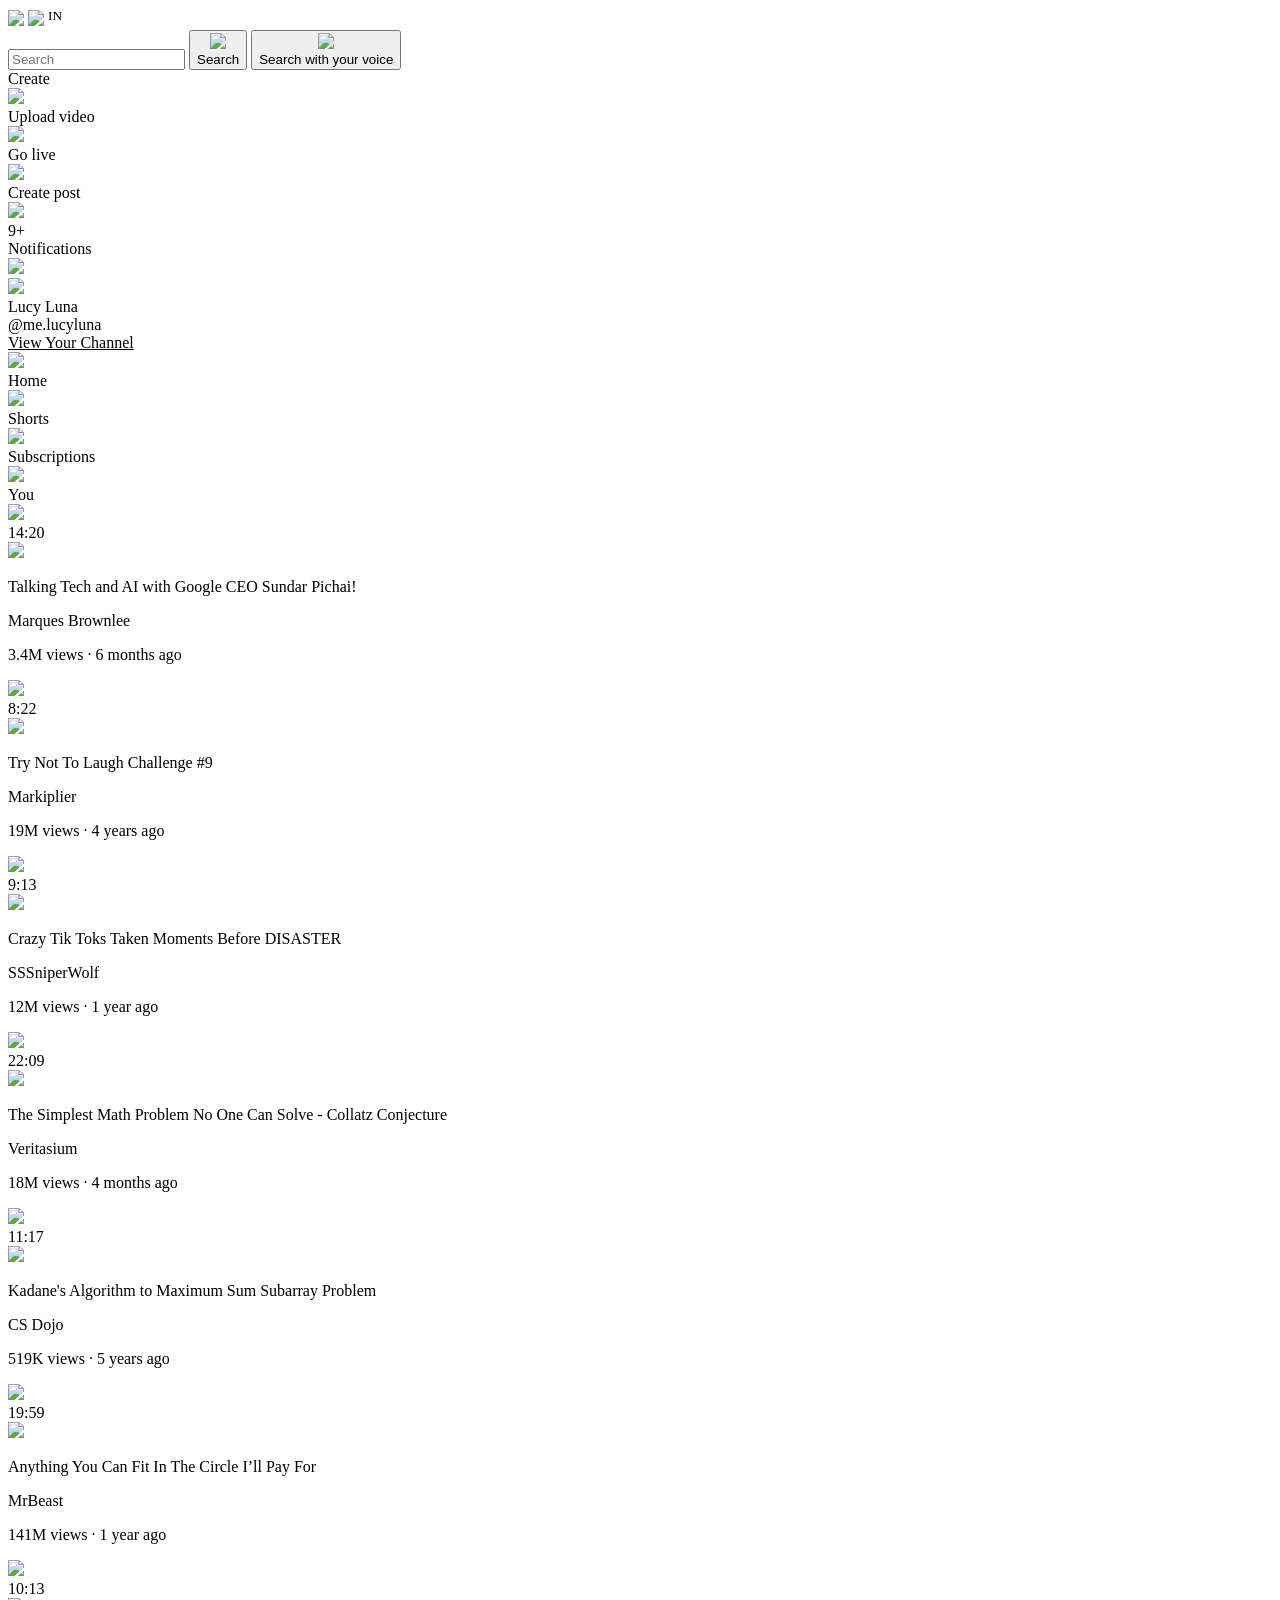
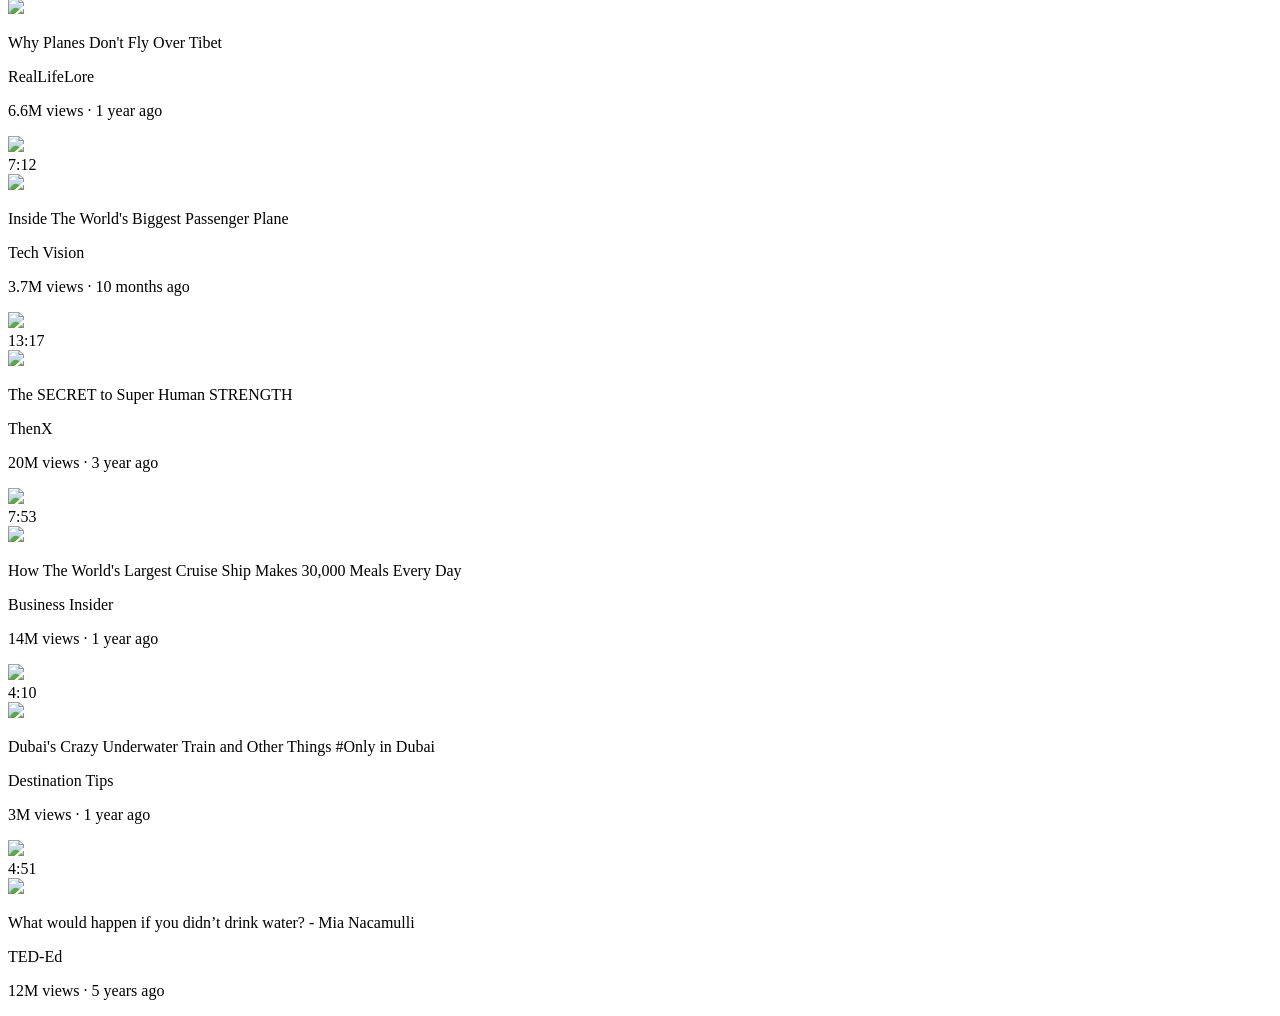
==== youtube.html @ 8f78bccf "Add files via upload" ====
<!DOCTYPE html>
<html lang="en">
<head>
    <meta charset="UTF-8">
    <meta name="viewport" content="width=device-width, initial-scale=1.0">
    <title>YouTube Clone</title>

<link rel="preconnect" href="https://fonts.googleapis.com">
<link rel="preconnect" href="https://fonts.gstatic.com" crossorigin>
<link href="https://fonts.googleapis.com/css2?family=Roboto:wght@400;500;700&display=swap" rel="stylesheet">

    <link rel="stylesheet" href="D:\html-css-course\Youtube\general.css">
    <link rel="stylesheet" href="D:\html-css-course\Youtube\header.css">
    <link rel="stylesheet" href="D:\html-css-course\Youtube\sidebar.css">
</head>
<body>
    <!--
    <div>
        <select>
            <option value="light">Lightmode</option>
            <option value="dark">Darkmode</option>
        </select>
    </div>
    -->
    <div class="header">
        <div class="left-section">
            <img class="hamburger-menu" src="D:\html-css-course\Youtube\Icons\hamburger-menu.svg">
            <img class="youtube-logo" src="D:\html-css-course\Youtube\Icons\youtube-logo.svg">
            <sup class="in">IN</sup>
        </div>
        <div class="middle-section">
            <input class="search-box" type="text" placeholder="Search">
            <button class="search-button"> 
                <img class="search-icon" src="D:\html-css-course\Youtube\Icons\search.svg">
                <div class="tooltip">Search</div>
            </button>
            <button class="voice-search-button">
                <img class="voice-search-icon" src="D:\html-css-course\Youtube\Icons\voice-search-icon.svg">
                <div class="tooltip">Search with your voice</div>
            </button>
        </div>

        <div class="right-section">
            <div class="create-button-container">
                <div class="create-button">
                    <div class="plus-icon"></div>
                    <div class="create-txt">Create</div>
                    <div class="create-button-tooltip">
                        <div class="option">
                            <img class="icon" src="D:\html-css-course\Youtube\Icons\create\uploadvideo-icon.png">
                            <div class="create-menu-opname">Upload video</div>
                        </div>
                        <div class="option">
                            <img class="icon" src="D:\html-css-course\Youtube\Icons\create\golive-icon.png">
                            <div class="create-menu-opname">Go live</div>
                        </div>
                        <div class="option">
                            <img class="icon" src="D:\html-css-course\Youtube\Icons\create\createpost-icon.png">
                            <div class="create-menu-opname">Create post</div>
                        </div>
                    </div>
                </div>
            </div>
            <!-- <div class="upload-button">
                 <img class="upload-icon" src="D:\html-css-course\Youtube\Icons\upload.svg">
                <div class="tooltip">Create</div> 
            </div>
            <div class="youtube-apps-button">
                <img class="youtube-apps-icon" src="D:\html-css-course\Youtube\Icons\youtube-apps.svg">
                <div class="tooltip">YouTube Apps</div>  
            </div> -->
            <div class="notifications-icon-container">
                <img class="notifications-icon" src="D:\html-css-course\Youtube\Icons\notifications.svg">
                <div class="notifications-count">9+</div>
                <div class="tooltip">Notifications</div>
            </div>
            <div class="current-user-profile">
                <img class="current-user-picture" src="D:\html-css-course\Youtube\profile pictures\lucyluna.jpg">
                <div class="user-profile">
                    <div>
                        <img class="user-mini-profile" src="D:\html-css-course\Youtube\profile pictures\lucyluna.jpg">
                    </div>
                    <div>
                        <div class="p-name">Lucy Luna</div>
                        <div class="p-un">@me.lucyluna</div>
                        <div class="p-txt"><u>View Your Channel</u></div>
                    </div>
                </div>
            </div>
        </div>
    </div>

    <nav class="sidebar">
        <div class="sidebar-link">
            <img class="home" src="D:\html-css-course\Youtube\Icons\home.svg">
            <div>Home</div>
        </div>
       
        <div class="sidebar-link">
            <img class="shorts" src="D:\html-css-course\Youtube\Icons\shorts-icon.png">
            <div>Shorts</div>
        </div>
        
        <div class="sidebar-link">
            <img class="subscriptions" src="D:\html-css-course\Youtube\Icons\subscriptions.svg">
            <div>Subscriptions</div>
        </div>
        <!--
            <div class="sidebar-link">
                <img class="explore" src="D:\html-css-course\Youtube\Icons\explore.svg">            
                <div>Explore</div>
            </div>
            <div class="sidebar-link">
                <img class="originals" src="D:\html-css-course\Youtube\Icons\originals.svg">
                <div>Originals</div>
            </div>
            <div class="sidebar-link">
                <img class="youtube-music" src="D:\html-css-course\Youtube\Icons\youtube-music.svg">
                <div>YouTube Music</div>
            </div>
            <div class="sidebar-link">
                <img class="library" src="D:\html-css-course\Youtube\Icons\library.svg">
                <div>Library</div>
            </div>
        -->
        <div class="sidebar-link">
            <img class="You" src="D:\html-css-course\Youtube\Icons\user-icon.png">
            <div>You</div>
        </div>
    </nav>

    <div class="video-grid">
        <div class="video-preview">
            <div class="thumbnail-row">
                <img class="thumbnail" src="D:\html-css-course\Youtube\thumbnails\thumbnail-1.webp">
                <div class="video-time">14:20</div>
            </div>
            <div class="video-info-grid">
                <div class="channel-picture">
                    <img class="profile-picture" src="D:\html-css-course\Youtube\profile pictures\channel-1.jpeg">
                </div>
                <div class="video-info">
                    <p class="video-title">
                        Talking Tech and AI with Google CEO Sundar Pichai!
                    </p>
                    <p class="video-author">
                        Marques Brownlee
                    </p>
                    <p class="video-stats">
                        3.4M views &#183; 6 months ago
                    </p>    
                </div>
            </div>
        </div>
    
        <div class="video-preview">
            <div class="thumbnail-row">
                <img class="thumbnail" src="D:\html-css-course\Youtube\thumbnails\thumbnail-2.webp">
                <div class="video-time">8:22</div>
            </div>
            <div class="video-info-grid">
                <div class="channel-picture">
                    <img class="profile-picture" src="D:\html-css-course\Youtube\profile pictures\channel-2.jpeg">
                </div>
                <div class="video-info">
                    <p class="video-title">
                        Try Not To Laugh Challenge #9                    
                    <p class="video-author">
                        Markiplier
                    </p>
                    <p class="video-stats">
                        19M views &#183; 4 years ago
                    </p>    
                </div>
            </div>
        </div>
    
        <div class="video-preview">
            <div class="thumbnail-row">
                <img class="thumbnail" src="D:\html-css-course\Youtube\thumbnails\thumbnail-3.webp">
                <div class="video-time">9:13</div>
            </div>
            <div class="video-info-grid">
                <div class="channel-picture">
                    <img class="profile-picture" src="D:\html-css-course\Youtube\profile pictures\channel-3.jpeg">
                </div>
                <div class="video-info">
                    <p class="video-title">
                        Crazy Tik Toks Taken Moments Before DISASTER
                    </p>
                    <p class="video-author">
                        SSSniperWolf
                    </p>
                    <p class="video-stats">
                        12M views &#183; 1 year ago
                    </p>    
                </div>
            </div>
        </div>
    
        <div class="video-preview">
            <div class="thumbnail-row">
                <img class="thumbnail" src="D:\html-css-course\Youtube\thumbnails\thumbnail-4.webp">
                <div class="video-time">22:09</div>
            </div>
            <div class="video-info-grid">
                <div class="channel-picture">
                    <img class="profile-picture" src="D:\html-css-course\Youtube\profile pictures\channel-4.jpeg">
                </div>
                <div class="video-info">
                    <p class="video-title">
                        The Simplest Math Problem No One Can Solve - Collatz Conjecture                        
                    <p class="video-author">
                        Veritasium
                    </p>
                    <p class="video-stats">
                        18M views &#183; 4 months ago
                    </p>    
                </div>
            </div>
        </div>
    
        <div class="video-preview">
            <div class="thumbnail-row">
                <img class="thumbnail" src="D:\html-css-course\Youtube\thumbnails\thumbnail-5.webp">
                <div class="video-time">11:17</div>
            </div>
            <div class="video-info-grid">
                <div class="channel-picture">
                    <img class="profile-picture" src="D:\html-css-course\Youtube\profile pictures\channel-5.jpeg">
                </div>
                <div class="video-info">
                    <p class="video-title">
                        Kadane's Algorithm to Maximum Sum Subarray Problem                        
                    <p class="video-author">
                        CS Dojo
                    </p>
                    <p class="video-stats">
                        519K views &#183; 5 years ago                    </p>
                    </p>    
                </div>
            </div>
        </div>
    
        <div class="video-preview">
            <div class="thumbnail-row">
                <img class="thumbnail" src="D:\html-css-course\Youtube\thumbnails\thumbnail-6.webp">
                <div class="video-time">19:59</div>
            </div>
            <div class="video-info-grid">
                <div class="channel-picture">
                    <img class="profile-picture" src="D:\html-css-course\Youtube\profile pictures\channel-6.jpeg">
                </div>
                <div class="video-info">
                    <p class="video-title">
                        Anything You Can Fit In The Circle I’ll Pay For
                    <p class="video-author">
                        MrBeast
                    </p>
                    <p class="video-stats">
                        141M views &#183; 1 year ago
                    </p>    
                </div>
            </div>
        </div>
        
        <div class="video-preview">
            <div class="thumbnail-row">
                <img class="thumbnail" src="D:\html-css-course\Youtube\thumbnails\thumbnail-7.webp">
                <div class="video-time">10:13</div>
            </div>
            <div class="video-info-grid">
                <div class="channel-picture">
                    <img class="profile-picture" src="D:\html-css-course\Youtube\profile pictures\channel-7.jpeg">
                </div>
                <div class="video-info">
                    <p class="video-title">
                        Why Planes Don't Fly Over Tibet                        
                    <p class="video-author">
                        RealLifeLore
                    </p>
                    <p class="video-stats">
                        6.6M views &#183; 1 year ago
                    </p>    
                </div>
            </div>
        </div>
    
        <div class="video-preview">
            <div class="thumbnail-row">
                <img class="thumbnail" src="D:\html-css-course\Youtube\thumbnails\thumbnail-8.webp">
                <div class="video-time">7:12</div>
            </div>
            <div class="video-info-grid">
                <div class="channel-picture">
                    <img class="profile-picture" src="D:\html-css-course\Youtube\profile pictures\channel-8.jpeg">
                </div>
                <div class="video-info">
                    <p class="video-title">
                        Inside The World's Biggest Passenger Plane                        
                    </p>
                    <p class="video-author">
                        Tech Vision
                    </p>
                    <p class="video-stats">
                        3.7M views &#183; 10 months ago                    
                    </p>    
                </div>
            </div>
        </div>
    
        <div class="video-preview">
            <div class="thumbnail-row">
                <img class="thumbnail" src="D:\html-css-course\Youtube\thumbnails\thumbnail-9.webp">
                <div class="video-time">13:17</div>
            </div>
            <div class="video-info-grid">
                <div class="channel-picture">
                    <img class="profile-picture" src="D:\html-css-course\Youtube\profile pictures\channel-9.jpeg">
                </div>
                <div class="video-info">
                    <p class="video-title">
                        The SECRET to Super Human STRENGTH                        
                    <p class="video-author">
                        ThenX
                    </p>
                    <p class="video-stats">
                        20M views &#183; 3 year ago
                    </p>    
                </div>
            </div>
        </div>

        <div class="video-preview">
            <div class="thumbnail-row">
                <img class="thumbnail" src="D:\html-css-course\Youtube\thumbnails\thumbnail-11.webp">
                <div class="video-time">7:53</div>
            </div>
            <div class="video-info-grid">
                <div class="channel-picture">
                    <img class="profile-picture" src="D:\html-css-course\Youtube\profile pictures\channel-11.jpeg">
                </div>
                <div class="video-info">
                    <p class="video-title">
                        How The World's Largest Cruise Ship Makes 30,000 Meals Every Day                        
                    </p>
                    <p class="video-author">
                        Business Insider
                    </p>
                    <p class="video-stats">
                        14M views &#183; 1 year ago                    
                    </p>    
                </div>
            </div>
        </div>

        <div class="video-preview">
            <div class="thumbnail-row">
                <img class="thumbnail" src="D:\html-css-course\Youtube\thumbnails\thumbnail-12.webp">
                <div class="video-time">4:10</div>
            </div>
            <div class="video-info-grid">
                <div class="channel-picture">
                    <img class="profile-picture" src="D:\html-css-course\Youtube\profile pictures\channel-12.jpeg">
                </div>
                <div class="video-info">
                    <p class="video-title">
                        Dubai's Crazy Underwater Train and Other Things #Only in Dubai                        
                    <p class="video-author">
                        Destination Tips
                    </p>
                    <p class="video-stats">
                        3M views &#183; 1 year ago
                    </p>    
                </div>
            </div>
        </div>

        <div class="video-preview">
            <div class="thumbnail-row">
                <img class="thumbnail" src="D:\html-css-course\Youtube\thumbnails\thumbnail-10.webp">
                <div class="video-time">4:51</div>
            </div>
            <div class="video-info-grid">
                <div class="channel-picture">
                    <img class="profile-picture" src="D:\html-css-course\Youtube\profile pictures\channel-10.jpeg">
                </div>
                <div class="video-info">
                    <p class="video-title">
                        What would happen if you didn’t drink water? - Mia Nacamulli                        
                    <p class="video-author">
                        TED-Ed
                    </p>
                    <p class="video-stats">
                        12M views &#183; 5 years ago
                    </p>    
                </div>
            </div>
        </div>
    </div>
</body>
</html>
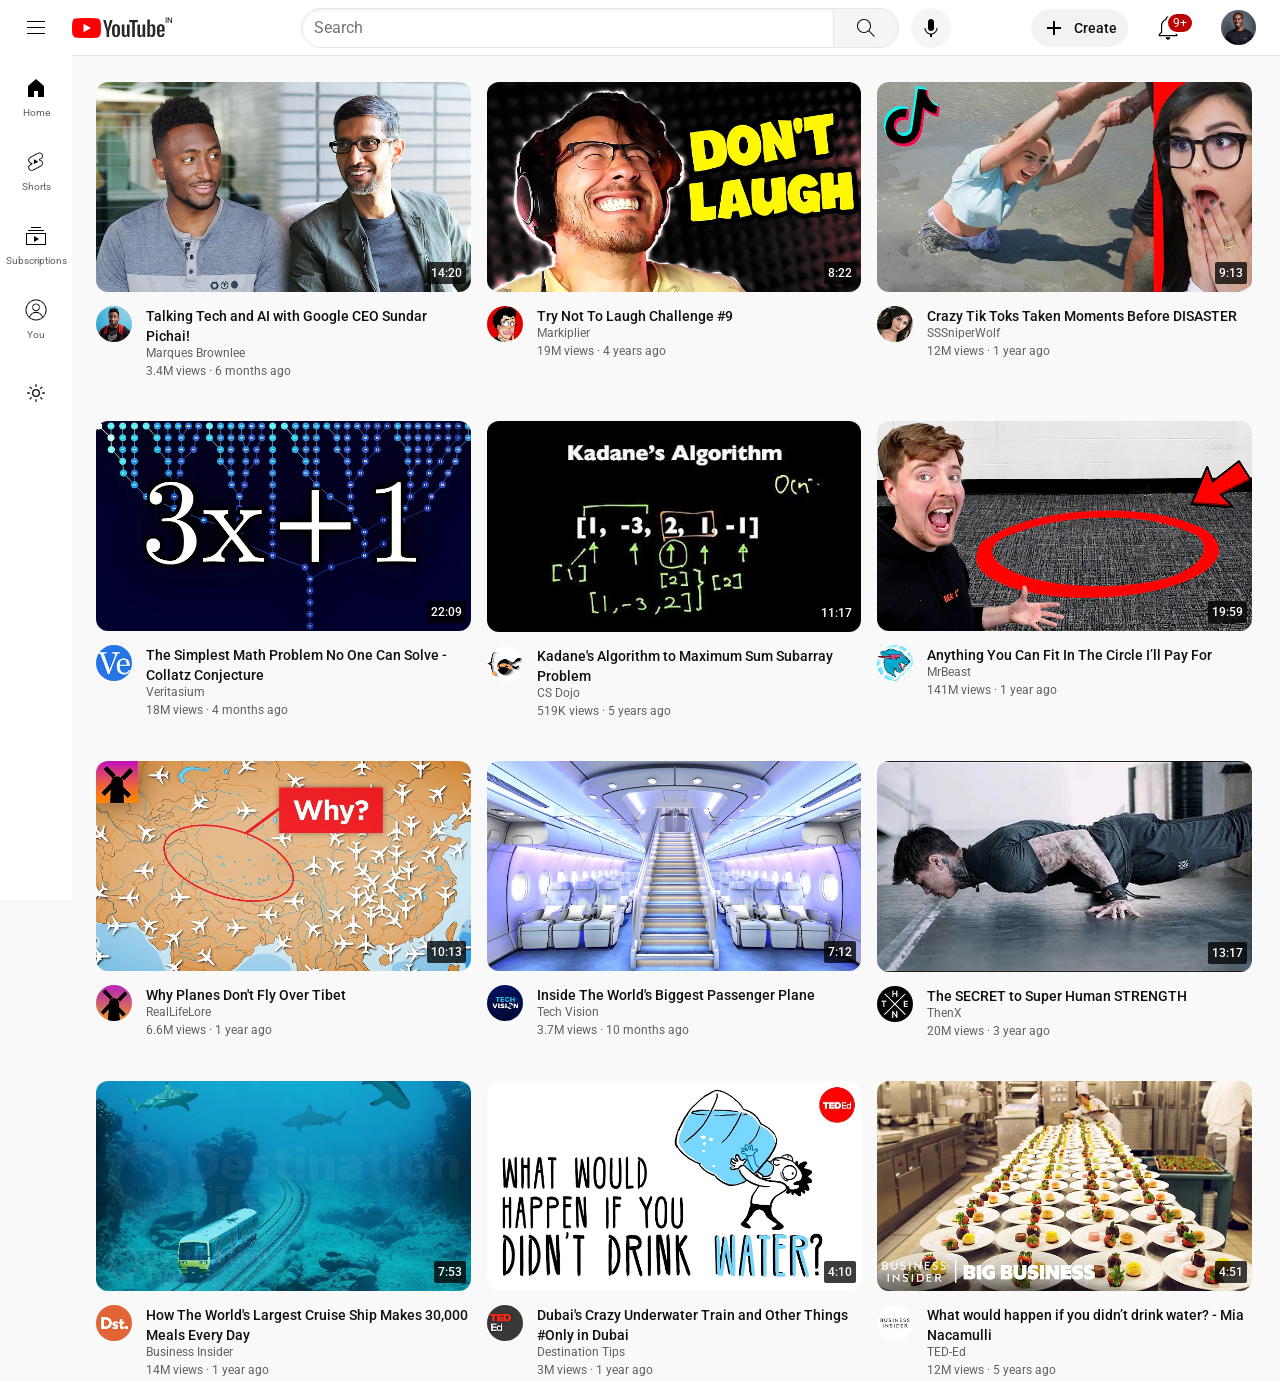
==== commit 93060eec: "Lightmode darkmode toggle along with ui enhancements" ====
--- a/youtube.html
+++ b/youtube.html
@@ -1,143 +1,195 @@
 <!DOCTYPE html>
 <html lang="en">
+
 <head>
     <meta charset="UTF-8">
     <meta name="viewport" content="width=device-width, initial-scale=1.0">
-    <title>YouTube Clone</title>
-
-<link rel="preconnect" href="https://fonts.googleapis.com">
-<link rel="preconnect" href="https://fonts.gstatic.com" crossorigin>
-<link href="https://fonts.googleapis.com/css2?family=Roboto:wght@400;500;700&display=swap" rel="stylesheet">
-
-    <link rel="stylesheet" href="D:\html-css-course\Youtube\general.css">
-    <link rel="stylesheet" href="D:\html-css-course\Youtube\header.css">
-    <link rel="stylesheet" href="D:\html-css-course\Youtube\sidebar.css">
+
+    <title>YouTube</title>
+
+    <link rel="preconnect" href="https://fonts.googleapis.com">
+    <link rel="preconnect" href="https://fonts.gstatic.com" crossorigin>
+
+    <link rel="icon" href="assets/Icons/youtube-favicon.png" type="image/png">
+    <link rel="stylesheet" href="https://fonts.googleapis.com/css2?family=Roboto:wght@400;500;700&display=swap">
+
+    <link rel="stylesheet" href="assets/css/general.css">
+    <link rel="stylesheet" href="assets/css/header.css">
+    <link rel="stylesheet" href="assets/css/sidebar.css">
+    <link rel="stylesheet" href="assets/css/navbar.css">
+
+    <style>
+        /* 1. Default color for Light Mode (when data-theme is missing) */
+        .yt-text-path {
+            fill: #282828;
+        }
+
+        /* 2. Dark Mode color: Triggered by your JS adding data-theme="dark" */
+        :root[data-theme="dark"] .yt-text-path {
+            fill: #ffffff;
+        }
+    </style>
+
 </head>
+
 <body>
-    <!--
-    <div>
-        <select>
-            <option value="light">Lightmode</option>
-            <option value="dark">Darkmode</option>
-        </select>
-    </div>
-    -->
+
     <div class="header">
+        
         <div class="left-section">
-            <img class="hamburger-menu" src="D:\html-css-course\Youtube\Icons\hamburger-menu.svg">
-            <img class="youtube-logo" src="D:\html-css-course\Youtube\Icons\youtube-logo.svg">
+            <img class="hamburger-menu" src="assets/Icons/hamburger-menu.svg">
+            <svg xmlns="http://www.w3.org/2000/svg" width="93" height="20" viewBox="0 0 93 20">
+                <g>
+                    <path d="M14.4848 20C14.4848 20 23.5695 20 25.8229 19.4C27.0917 19.06 28.0459 18.08 28.3808 16.87C29 14.65 29 9.98 29 9.98C29 9.98 29 5.34 28.3808 3.14C28.0459 1.9 27.0917 0.94 25.8229 0.61C23.5695 0 14.4848 0 14.4848 0C14.4848 0 5.42037 0 3.17711 0.61C1.9286 0.94 0.954148 1.9 0.59888 3.14C0 5.34 0 9.98 0 9.98C0 9.98 0 14.65 0.59888 16.87C0.954148 18.08 1.9286 19.06 3.17711 19.4C5.42037 20 14.4848 20 14.4848 20Z" fill="#FF0000"></path>
+                    <path d="M19 10L11.5 5.75V14.25L19 10Z" fill="white"></path>
+                </g>
+
+                <g class="yt-text-path">
+                    <path d="M37.1384 18.8999V13.4399L40.6084 2.09994H38.0184L36.6984 7.24994C36.3984 8.42994 36.1284 9.65994 35.9284 10.7999H35.7684C35.6584 9.79994 35.3384 8.48994 35.0184 7.22994L33.7384 2.09994H31.1484L34.5684 13.4399V18.8999H37.1384Z">
+                    </path>
+                    <path d="M44.1003 6.29994C41.0703 6.29994 40.0303 8.04994 40.0303 11.8199V13.6099C40.0303 16.9899 40.6803 19.1099 44.0403 19.1099C47.3503 19.1099 48.0603 17.0899 48.0603 13.6099V11.8199C48.0603 8.44994 47.3803 6.29994 44.1003 6.29994ZM45.3903 14.7199C45.3903 16.3599 45.1003 17.3899 44.0503 17.3899C43.0203 17.3899 42.7303 16.3499 42.7303 14.7199V10.6799C42.7303 9.27994 42.9303 8.02994 44.0503 8.02994C45.2303 8.02994 45.3903 9.34994 45.3903 10.6799V14.7199Z">
+                    </path>
+                    <path d="M52.2713 19.0899C53.7313 19.0899 54.6413 18.4799 55.3913 17.3799H55.5013L55.6113 18.8999H57.6012V6.53994H54.9613V16.4699C54.6812 16.9599 54.0312 17.3199 53.4212 17.3199C52.6512 17.3199 52.4113 16.7099 52.4113 15.6899V6.53994H49.7812V15.8099C49.7812 17.8199 50.3613 19.0899 52.2713 19.0899Z">
+                    </path>
+                    <path d="M62.8261 18.8999V4.14994H65.8661V2.09994H57.1761V4.14994H60.2161V18.8999H62.8261Z"></path>
+                    <path d="M67.8728 19.0899C69.3328 19.0899 70.2428 18.4799 70.9928 17.3799H71.1028L71.2128 18.8999H73.2028V6.53994H70.5628V16.4699C70.2828 16.9599 69.6328 17.3199 69.0228 17.3199C68.2528 17.3199 68.0128 16.7099 68.0128 15.6899V6.53994H65.3828V15.8099C65.3828 17.8199 65.9628 19.0899 67.8728 19.0899Z">
+                    </path>
+                    <path d="M80.6744 6.26994C79.3944 6.26994 78.4744 6.82994 77.8644 7.73994H77.7344C77.8144 6.53994 77.8744 5.51994 77.8744 4.70994V1.43994H75.3244L75.3144 12.1799L75.3244 18.8999H77.5444L77.7344 17.6999H77.8044C78.3944 18.5099 79.3044 19.0199 80.5144 19.0199C82.5244 19.0199 83.3844 17.2899 83.3844 13.6099V11.6999C83.3844 8.25994 82.9944 6.26994 80.6744 6.26994ZM80.7644 13.6099C80.7644 15.9099 80.4244 17.2799 79.3544 17.2799C78.8544 17.2799 78.1644 17.0399 77.8544 16.5899V9.23994C78.1244 8.53994 78.7244 8.02994 79.3944 8.02994C80.4744 8.02994 80.7644 9.33994 80.7644 11.7299V13.6099Z">
+                    </path>
+                    <path d="M92.6517 11.4999C92.6517 8.51994 92.3517 6.30994 88.9217 6.30994C85.6917 6.30994 84.9717 8.45994 84.9717 11.6199V13.7899C84.9717 16.8699 85.6317 19.1099 88.8417 19.1099C91.3817 19.1099 92.6917 17.8399 92.5417 15.3799L90.2917 15.2599C90.2617 16.7799 89.9117 17.3999 88.9017 17.3999C87.6317 17.3999 87.5717 16.1899 87.5717 14.3899V13.5499H92.6517V11.4999ZM88.8617 7.96994C90.0817 7.96994 90.1717 9.11994 90.1717 11.0699V12.0799H87.5717V11.0699C87.5717 9.13994 87.6517 7.96994 88.8617 7.96994Z">
+                    </path>
+                </g>
+            </svg>
             <sup class="in">IN</sup>
         </div>
+        
         <div class="middle-section">
             <input class="search-box" type="text" placeholder="Search">
-            <button class="search-button"> 
-                <img class="search-icon" src="D:\html-css-course\Youtube\Icons\search.svg">
+            <button class="search-button">
+                <img class="search-icon" src="assets/Icons/search.svg">
                 <div class="tooltip">Search</div>
             </button>
             <button class="voice-search-button">
-                <img class="voice-search-icon" src="D:\html-css-course\Youtube\Icons\voice-search-icon.svg">
+                <img class="voice-search-icon" src="assets/Icons/voice-search-icon.svg">
                 <div class="tooltip">Search with your voice</div>
             </button>
         </div>
 
         <div class="right-section">
             <div class="create-button-container">
-                <div class="create-button">
-                    <div class="plus-icon"></div>
+                <div class="create-button" role="button" tabindex="0" aria-haspopup="true" aria-expanded="false">
+                    <img class="create-icon" src="assets/Icons/create.svg">
                     <div class="create-txt">Create</div>
                     <div class="create-button-tooltip">
                         <div class="option">
-                            <img class="icon" src="D:\html-css-course\Youtube\Icons\create\uploadvideo-icon.png">
+                            <img class="icon" src="assets/Icons/create/uploadvideo-icon.png">
                             <div class="create-menu-opname">Upload video</div>
                         </div>
                         <div class="option">
-                            <img class="icon" src="D:\html-css-course\Youtube\Icons\create\golive-icon.png">
+                            <img class="icon" src="assets/Icons/create/golive-icon.png">
                             <div class="create-menu-opname">Go live</div>
                         </div>
                         <div class="option">
-                            <img class="icon" src="D:\html-css-course\Youtube\Icons\create\createpost-icon.png">
+                            <img class="icon" src="assets/Icons/create/createpost-icon.png">
                             <div class="create-menu-opname">Create post</div>
                         </div>
                     </div>
                 </div>
             </div>
-            <!-- <div class="upload-button">
-                 <img class="upload-icon" src="D:\html-css-course\Youtube\Icons\upload.svg">
-                <div class="tooltip">Create</div> 
-            </div>
-            <div class="youtube-apps-button">
-                <img class="youtube-apps-icon" src="D:\html-css-course\Youtube\Icons\youtube-apps.svg">
-                <div class="tooltip">YouTube Apps</div>  
-            </div> -->
-            <div class="notifications-icon-container">
-                <img class="notifications-icon" src="D:\html-css-course\Youtube\Icons\notifications.svg">
+            <div class="notifications-icon-container" role="button" tabindex="0" aria-haspopup="true" aria-expanded="false">
+                <img class="notifications-icon" src="assets/Icons/notifications.svg">
                 <div class="notifications-count">9+</div>
                 <div class="tooltip">Notifications</div>
-            </div>
-            <div class="current-user-profile">
-                <img class="current-user-picture" src="D:\html-css-course\Youtube\profile pictures\lucyluna.jpg">
-                <div class="user-profile">
+                <div class="notifications-dropdown" role="menu" aria-label="Notifications">
+                    <div class="notif-item" style="display:flex;align-items:flex-start;gap:8px;padding:16px 6px;border-radius:6px;">
+                        <img src="assets/profile pictures/channel-2.jpeg" alt="channel" style="width:40px;height:40px;border-radius:6px;object-fit:cover;">
+                        <div style="flex:1;">
+                            <div style="font-weight:600;color:var(--text);">Markiplier uploaded a new video</div>
+                            <div style="color:var(--muted);font-size:12px;margin-top:4px;">Try Not To Laugh Challenge #9 — 2h ago</div>
+                        </div>
+                    </div>
+                    <div class="notif-item" style="display:flex;align-items:flex-start;gap:8px;padding:16px 6px;border-radius:6px;">
+                        <img src="assets/profile pictures/channel-6.jpeg" alt="channel" style="width:40px;height:40px;border-radius:6px;object-fit:cover;">
+                        <div style="flex:1;">
+                            <div style="font-weight:600;color:var(--text);">MrBeast commented on your post</div>
+                            <div style="color:var(--muted);font-size:12px;margin-top:4px;">Nice video! — 6h ago</div>
+                        </div>
+                    </div>
+                    <div class="notif-item" style="display:flex;align-items:flex-start;gap:8px;padding:16px 6px;border-radius:6px;">
+                        <img src="assets/profile pictures/channel-3.jpeg" alt="channel" style="width:40px;height:40px;border-radius:6px;object-fit:cover;">
+                        <div style="flex:1;">
+                            <div style="font-weight:600;color:var(--text);">SSSniperWolf started a live stream</div>
+                            <div style="color:var(--muted);font-size:12px;margin-top:4px;">Live now — 1d ago</div>
+                        </div>
+                    </div>
+                    <div style="text-align:center;margin-top:8px;font-size:13px;color:var(--accent);cursor:pointer;">See all notifications</div>
+                </div>
+            </div>
+            <div class="current-user-profile" role="button" tabindex="0" aria-haspopup="true" aria-expanded="false">
+                <img class="current-user-picture" src="assets/profile pictures/profile-image.jpg" alt="Profile picture">
+                <div class="user-profile" role="menu">
                     <div>
-                        <img class="user-mini-profile" src="D:\html-css-course\Youtube\profile pictures\lucyluna.jpg">
+                        <img class="user-mini-profile" src="assets/profile pictures/profile-image.jpg" alt="Mini profile">
                     </div>
                     <div>
-                        <div class="p-name">Lucy Luna</div>
-                        <div class="p-un">@me.lucyluna</div>
+                        <div class="p-name">Anton</div>
+                        <div class="p-un">@anton.here</div>
                         <div class="p-txt"><u>View Your Channel</u></div>
                     </div>
                 </div>
             </div>
         </div>
+
     </div>
 
     <nav class="sidebar">
         <div class="sidebar-link">
-            <img class="home" src="D:\html-css-course\Youtube\Icons\home.svg">
+            <img class="home" src="assets/Icons/home.svg">
             <div>Home</div>
         </div>
-       
+
         <div class="sidebar-link">
-            <img class="shorts" src="D:\html-css-course\Youtube\Icons\shorts-icon.png">
+            <img class="shorts" src="assets/Icons/shorts-icon.png">
             <div>Shorts</div>
         </div>
-        
+
         <div class="sidebar-link">
-            <img class="subscriptions" src="D:\html-css-course\Youtube\Icons\subscriptions.svg">
+            <img class="subscriptions" src="assets/Icons/subscriptions.svg">
             <div>Subscriptions</div>
         </div>
-        <!--
-            <div class="sidebar-link">
-                <img class="explore" src="D:\html-css-course\Youtube\Icons\explore.svg">            
-                <div>Explore</div>
-            </div>
-            <div class="sidebar-link">
-                <img class="originals" src="D:\html-css-course\Youtube\Icons\originals.svg">
-                <div>Originals</div>
-            </div>
-            <div class="sidebar-link">
-                <img class="youtube-music" src="D:\html-css-course\Youtube\Icons\youtube-music.svg">
-                <div>YouTube Music</div>
-            </div>
-            <div class="sidebar-link">
-                <img class="library" src="D:\html-css-course\Youtube\Icons\library.svg">
-                <div>Library</div>
-            </div>
-        -->
+
         <div class="sidebar-link">
-            <img class="You" src="D:\html-css-course\Youtube\Icons\user-icon.png">
+            <img class="You" src="assets/Icons/user-icon.png">
             <div>You</div>
         </div>
+
+        <div class="sidebar-link">
+            <button id="theme-toggle" class="theme-toggle" title="Toggle theme" role="switch" aria-checked="false" aria-label="Toggle color theme">
+                <!-- Sun icon (light mode) -->
+                <svg class="icon-sun" width="20" height="20" viewBox="0 0 24 24" xmlns="http://www.w3.org/2000/svg" aria-hidden="true" role="img">
+                    <g stroke="currentColor" stroke-width="1.6" stroke-linecap="round" stroke-linejoin="round" fill="none">
+                        <circle cx="12" cy="12" r="4" />
+                        <path d="M12 2v2M12 20v2M4.93 4.93l1.41 1.41M17.66 17.66l1.41 1.41M2 12h2M20 12h2M4.93 19.07l1.41-1.41M17.66 6.34l1.41-1.41" />
+                    </g>
+                </svg>
+                <!-- Moon icon (dark mode) -->
+                <svg class="icon-moon" width="20" height="20" viewBox="0 0 24 24" fill="none" xmlns="http://www.w3.org/2000/svg" aria-hidden="true">
+                    <path d="M21 12.79A9 9 0 1111.21 3 7 7 0 0021 12.79z" fill="currentColor"/>
+                </svg>
+            </button>
+        </div>
     </nav>
 
     <div class="video-grid">
-        <div class="video-preview">
-            <div class="thumbnail-row">
-                <img class="thumbnail" src="D:\html-css-course\Youtube\thumbnails\thumbnail-1.webp">
+
+        <div class="video-preview">
+            <div class="thumbnail-row">
+                <img class="thumbnail" src="assets/thumbnails/thumbnail-1.webp">
                 <div class="video-time">14:20</div>
             </div>
             <div class="video-info-grid">
                 <div class="channel-picture">
-                    <img class="profile-picture" src="D:\html-css-course\Youtube\profile pictures\channel-1.jpeg">
+                    <img class="profile-picture" src="assets/profile pictures/channel-1.jpeg">
                 </div>
                 <div class="video-info">
                     <p class="video-title">
@@ -148,41 +200,41 @@
                     </p>
                     <p class="video-stats">
                         3.4M views &#183; 6 months ago
-                    </p>    
-                </div>
-            </div>
-        </div>
-    
-        <div class="video-preview">
-            <div class="thumbnail-row">
-                <img class="thumbnail" src="D:\html-css-course\Youtube\thumbnails\thumbnail-2.webp">
+                    </p>
+                </div>
+            </div>
+        </div>
+
+        <div class="video-preview">
+            <div class="thumbnail-row">
+                <img class="thumbnail" src="assets/thumbnails/thumbnail-2.webp">
                 <div class="video-time">8:22</div>
             </div>
             <div class="video-info-grid">
                 <div class="channel-picture">
-                    <img class="profile-picture" src="D:\html-css-course\Youtube\profile pictures\channel-2.jpeg">
-                </div>
-                <div class="video-info">
-                    <p class="video-title">
-                        Try Not To Laugh Challenge #9                    
+                    <img class="profile-picture" src="assets/profile pictures/channel-2.jpeg">
+                </div>
+                <div class="video-info">
+                    <p class="video-title">
+                        Try Not To Laugh Challenge #9
                     <p class="video-author">
                         Markiplier
                     </p>
                     <p class="video-stats">
                         19M views &#183; 4 years ago
-                    </p>    
-                </div>
-            </div>
-        </div>
-    
-        <div class="video-preview">
-            <div class="thumbnail-row">
-                <img class="thumbnail" src="D:\html-css-course\Youtube\thumbnails\thumbnail-3.webp">
+                    </p>
+                </div>
+            </div>
+        </div>
+
+        <div class="video-preview">
+            <div class="thumbnail-row">
+                <img class="thumbnail" src="assets/thumbnails/thumbnail-3.webp">
                 <div class="video-time">9:13</div>
             </div>
             <div class="video-info-grid">
                 <div class="channel-picture">
-                    <img class="profile-picture" src="D:\html-css-course\Youtube\profile pictures\channel-3.jpeg">
+                    <img class="profile-picture" src="assets/profile pictures/channel-3.jpeg">
                 </div>
                 <div class="video-info">
                     <p class="video-title">
@@ -193,63 +245,63 @@
                     </p>
                     <p class="video-stats">
                         12M views &#183; 1 year ago
-                    </p>    
-                </div>
-            </div>
-        </div>
-    
-        <div class="video-preview">
-            <div class="thumbnail-row">
-                <img class="thumbnail" src="D:\html-css-course\Youtube\thumbnails\thumbnail-4.webp">
+                    </p>
+                </div>
+            </div>
+        </div>
+
+        <div class="video-preview">
+            <div class="thumbnail-row">
+                <img class="thumbnail" src="assets/thumbnails/thumbnail-4.webp">
                 <div class="video-time">22:09</div>
             </div>
             <div class="video-info-grid">
                 <div class="channel-picture">
-                    <img class="profile-picture" src="D:\html-css-course\Youtube\profile pictures\channel-4.jpeg">
-                </div>
-                <div class="video-info">
-                    <p class="video-title">
-                        The Simplest Math Problem No One Can Solve - Collatz Conjecture                        
+                    <img class="profile-picture" src="assets/profile pictures/channel-4.jpeg">
+                </div>
+                <div class="video-info">
+                    <p class="video-title">
+                        The Simplest Math Problem No One Can Solve - Collatz Conjecture
                     <p class="video-author">
                         Veritasium
                     </p>
                     <p class="video-stats">
                         18M views &#183; 4 months ago
-                    </p>    
-                </div>
-            </div>
-        </div>
-    
-        <div class="video-preview">
-            <div class="thumbnail-row">
-                <img class="thumbnail" src="D:\html-css-course\Youtube\thumbnails\thumbnail-5.webp">
+                    </p>
+                </div>
+            </div>
+        </div>
+
+        <div class="video-preview">
+            <div class="thumbnail-row">
+                <img class="thumbnail" src="assets/thumbnails/thumbnail-5.webp">
                 <div class="video-time">11:17</div>
             </div>
             <div class="video-info-grid">
                 <div class="channel-picture">
-                    <img class="profile-picture" src="D:\html-css-course\Youtube\profile pictures\channel-5.jpeg">
-                </div>
-                <div class="video-info">
-                    <p class="video-title">
-                        Kadane's Algorithm to Maximum Sum Subarray Problem                        
+                    <img class="profile-picture" src="assets/profile pictures/channel-5.jpeg">
+                </div>
+                <div class="video-info">
+                    <p class="video-title">
+                        Kadane's Algorithm to Maximum Sum Subarray Problem
                     <p class="video-author">
                         CS Dojo
                     </p>
                     <p class="video-stats">
-                        519K views &#183; 5 years ago                    </p>
-                    </p>    
-                </div>
-            </div>
-        </div>
-    
-        <div class="video-preview">
-            <div class="thumbnail-row">
-                <img class="thumbnail" src="D:\html-css-course\Youtube\thumbnails\thumbnail-6.webp">
+                        519K views &#183; 5 years ago </p>
+                    </p>
+                </div>
+            </div>
+        </div>
+
+        <div class="video-preview">
+            <div class="thumbnail-row">
+                <img class="thumbnail" src="assets/thumbnails/thumbnail-6.webp">
                 <div class="video-time">19:59</div>
             </div>
             <div class="video-info-grid">
                 <div class="channel-picture">
-                    <img class="profile-picture" src="D:\html-css-course\Youtube\profile pictures\channel-6.jpeg">
+                    <img class="profile-picture" src="assets/profile pictures/channel-6.jpeg">
                 </div>
                 <div class="video-info">
                     <p class="video-title">
@@ -259,144 +311,284 @@
                     </p>
                     <p class="video-stats">
                         141M views &#183; 1 year ago
-                    </p>    
-                </div>
-            </div>
-        </div>
-        
-        <div class="video-preview">
-            <div class="thumbnail-row">
-                <img class="thumbnail" src="D:\html-css-course\Youtube\thumbnails\thumbnail-7.webp">
+                    </p>
+                </div>
+            </div>
+        </div>
+
+        <div class="video-preview">
+            <div class="thumbnail-row">
+                <img class="thumbnail" src="assets/thumbnails/thumbnail-7.webp">
                 <div class="video-time">10:13</div>
             </div>
             <div class="video-info-grid">
                 <div class="channel-picture">
-                    <img class="profile-picture" src="D:\html-css-course\Youtube\profile pictures\channel-7.jpeg">
-                </div>
-                <div class="video-info">
-                    <p class="video-title">
-                        Why Planes Don't Fly Over Tibet                        
+                    <img class="profile-picture" src="assets/profile pictures/channel-7.jpeg">
+                </div>
+                <div class="video-info">
+                    <p class="video-title">
+                        Why Planes Don't Fly Over Tibet
                     <p class="video-author">
                         RealLifeLore
                     </p>
                     <p class="video-stats">
                         6.6M views &#183; 1 year ago
-                    </p>    
-                </div>
-            </div>
-        </div>
-    
-        <div class="video-preview">
-            <div class="thumbnail-row">
-                <img class="thumbnail" src="D:\html-css-course\Youtube\thumbnails\thumbnail-8.webp">
+                    </p>
+                </div>
+            </div>
+        </div>
+
+        <div class="video-preview">
+            <div class="thumbnail-row">
+                <img class="thumbnail" src="assets/thumbnails/thumbnail-8.webp">
                 <div class="video-time">7:12</div>
             </div>
             <div class="video-info-grid">
                 <div class="channel-picture">
-                    <img class="profile-picture" src="D:\html-css-course\Youtube\profile pictures\channel-8.jpeg">
-                </div>
-                <div class="video-info">
-                    <p class="video-title">
-                        Inside The World's Biggest Passenger Plane                        
+                    <img class="profile-picture" src="assets/profile pictures/channel-8.jpeg">
+                </div>
+                <div class="video-info">
+                    <p class="video-title">
+                        Inside The World's Biggest Passenger Plane
                     </p>
                     <p class="video-author">
                         Tech Vision
                     </p>
                     <p class="video-stats">
-                        3.7M views &#183; 10 months ago                    
-                    </p>    
-                </div>
-            </div>
-        </div>
-    
-        <div class="video-preview">
-            <div class="thumbnail-row">
-                <img class="thumbnail" src="D:\html-css-course\Youtube\thumbnails\thumbnail-9.webp">
+                        3.7M views &#183; 10 months ago
+                    </p>
+                </div>
+            </div>
+        </div>
+
+        <div class="video-preview">
+            <div class="thumbnail-row">
+                <img class="thumbnail" src="assets/thumbnails/thumbnail-9.webp">
                 <div class="video-time">13:17</div>
             </div>
             <div class="video-info-grid">
                 <div class="channel-picture">
-                    <img class="profile-picture" src="D:\html-css-course\Youtube\profile pictures\channel-9.jpeg">
-                </div>
-                <div class="video-info">
-                    <p class="video-title">
-                        The SECRET to Super Human STRENGTH                        
+                    <img class="profile-picture" src="assets/profile pictures/channel-9.jpeg">
+                </div>
+                <div class="video-info">
+                    <p class="video-title">
+                        The SECRET to Super Human STRENGTH
                     <p class="video-author">
                         ThenX
                     </p>
                     <p class="video-stats">
                         20M views &#183; 3 year ago
-                    </p>    
-                </div>
-            </div>
-        </div>
-
-        <div class="video-preview">
-            <div class="thumbnail-row">
-                <img class="thumbnail" src="D:\html-css-course\Youtube\thumbnails\thumbnail-11.webp">
+                    </p>
+                </div>
+            </div>
+        </div>
+
+        <div class="video-preview">
+            <div class="thumbnail-row">
+                <img class="thumbnail" src="assets/thumbnails/thumbnail-11.webp">
                 <div class="video-time">7:53</div>
             </div>
             <div class="video-info-grid">
                 <div class="channel-picture">
-                    <img class="profile-picture" src="D:\html-css-course\Youtube\profile pictures\channel-11.jpeg">
-                </div>
-                <div class="video-info">
-                    <p class="video-title">
-                        How The World's Largest Cruise Ship Makes 30,000 Meals Every Day                        
+                    <img class="profile-picture" src="assets/profile pictures/channel-11.jpeg">
+                </div>
+                <div class="video-info">
+                    <p class="video-title">
+                        How The World's Largest Cruise Ship Makes 30,000 Meals Every Day
                     </p>
                     <p class="video-author">
                         Business Insider
                     </p>
                     <p class="video-stats">
-                        14M views &#183; 1 year ago                    
-                    </p>    
-                </div>
-            </div>
-        </div>
-
-        <div class="video-preview">
-            <div class="thumbnail-row">
-                <img class="thumbnail" src="D:\html-css-course\Youtube\thumbnails\thumbnail-12.webp">
+                        14M views &#183; 1 year ago
+                    </p>
+                </div>
+            </div>
+        </div>
+
+        <div class="video-preview">
+            <div class="thumbnail-row">
+                <img class="thumbnail" src="assets/thumbnails/thumbnail-12.webp">
                 <div class="video-time">4:10</div>
             </div>
             <div class="video-info-grid">
                 <div class="channel-picture">
-                    <img class="profile-picture" src="D:\html-css-course\Youtube\profile pictures\channel-12.jpeg">
-                </div>
-                <div class="video-info">
-                    <p class="video-title">
-                        Dubai's Crazy Underwater Train and Other Things #Only in Dubai                        
+                    <img class="profile-picture" src="assets/profile pictures/channel-12.jpeg">
+                </div>
+                <div class="video-info">
+                    <p class="video-title">
+                        Dubai's Crazy Underwater Train and Other Things #Only in Dubai
                     <p class="video-author">
                         Destination Tips
                     </p>
                     <p class="video-stats">
                         3M views &#183; 1 year ago
-                    </p>    
-                </div>
-            </div>
-        </div>
-
-        <div class="video-preview">
-            <div class="thumbnail-row">
-                <img class="thumbnail" src="D:\html-css-course\Youtube\thumbnails\thumbnail-10.webp">
+                    </p>
+                </div>
+            </div>
+        </div>
+
+        <div class="video-preview">
+            <div class="thumbnail-row">
+                <img class="thumbnail" src="assets/thumbnails/thumbnail-10.webp">
                 <div class="video-time">4:51</div>
             </div>
             <div class="video-info-grid">
                 <div class="channel-picture">
-                    <img class="profile-picture" src="D:\html-css-course\Youtube\profile pictures\channel-10.jpeg">
-                </div>
-                <div class="video-info">
-                    <p class="video-title">
-                        What would happen if you didn’t drink water? - Mia Nacamulli                        
+                    <img class="profile-picture" src="assets/profile pictures/channel-10.jpeg">
+                </div>
+                <div class="video-info">
+                    <p class="video-title">
+                        What would happen if you didn’t drink water? - Mia Nacamulli
                     <p class="video-author">
                         TED-Ed
                     </p>
                     <p class="video-stats">
                         12M views &#183; 5 years ago
-                    </p>    
-                </div>
-            </div>
-        </div>
+                    </p>
+                </div>
+            </div>
+        </div>
+
     </div>
+    <script>
+        (function () {
+            const toggle = document.getElementById('theme-toggle');
+            const root = document.documentElement;
+            const stored = localStorage.getItem('site-theme');
+            const prefersDark = window.matchMedia && window.matchMedia('(prefers-color-scheme: dark)').matches;
+            function applyTheme(theme) {
+                if (theme === 'dark') {
+                    root.setAttribute('data-theme', 'dark');
+                } else {
+                    root.removeAttribute('data-theme');
+                }
+                // update toggle ARIA state and title if toggle exists
+                if (toggle) {
+                    toggle.setAttribute('aria-checked', theme === 'dark' ? 'true' : 'false');
+                    toggle.setAttribute('title', theme === 'dark' ? 'Switch to light theme' : 'Switch to dark theme');
+                }
+                try { localStorage.setItem('site-theme', theme); } catch (e) { }
+            }
+            const initial = stored || (prefersDark ? 'dark' : 'light');
+            applyTheme(initial);
+            if (toggle) {
+                toggle.addEventListener('click', function () {
+                    const current = root.getAttribute('data-theme') === 'dark' ? 'dark' : 'light';
+                    applyTheme(current === 'dark' ? 'light' : 'dark');
+                });
+            }
+
+            // Create button: click to open/close the create menu. Close on outside click or Escape.
+            (function(){
+                const createBtn = document.querySelector('.create-button');
+                if(!createBtn) return;
+                // ensure accessibility attributes
+                createBtn.setAttribute('aria-haspopup','true');
+                createBtn.setAttribute('aria-expanded', createBtn.classList.contains('open') ? 'true' : 'false');
+
+                // toggle on click
+                createBtn.addEventListener('click', function(ev){
+                    ev.stopPropagation();
+                    const isOpen = createBtn.classList.toggle('open');
+                    createBtn.setAttribute('aria-expanded', isOpen ? 'true' : 'false');
+                    // close other open menus when create opens
+                    if(isOpen){
+                        const notif = document.querySelector('.notifications-icon-container.open');
+                        if(notif){ notif.classList.remove('open'); notif.setAttribute('aria-expanded','false'); }
+                        const user = document.querySelector('.current-user-profile.open');
+                        if(user){ user.classList.remove('open'); user.setAttribute('aria-expanded','false'); }
+                    }
+                });
+
+                // allow keyboard toggle (Enter / Space)
+                createBtn.addEventListener('keydown', function(ev){
+                    if(ev.key === 'Enter' || ev.key === ' '){
+                        ev.preventDefault();
+                        createBtn.click();
+                    }
+                });
+
+                // click outside closes
+                document.addEventListener('click', function(e){
+                    if(!createBtn.contains(e.target) && createBtn.classList.contains('open')){
+                        createBtn.classList.remove('open');
+                        createBtn.setAttribute('aria-expanded','false');
+                    }
+                });
+
+                // close with Escape
+                document.addEventListener('keydown', function(e){
+                    if(e.key === 'Escape' && createBtn.classList.contains('open')){
+                        createBtn.classList.remove('open');
+                        createBtn.setAttribute('aria-expanded','false');
+                        createBtn.focus();
+                    }
+                });
+            })();
+            // Notifications and User profile toggles
+            (function(){
+                function closeAllExcept(el){
+                    document.querySelectorAll('.create-button.open, .notifications-icon-container.open, .current-user-profile.open').forEach(function(node){
+                        if(node !== el){
+                            node.classList.remove('open');
+                            if(node.matches('.create-button') || node.matches('.current-user-profile') || node.matches('.notifications-icon-container')){
+                                node.setAttribute('aria-expanded','false');
+                            }
+                        }
+                    });
+                }
+
+                // Notifications
+                const notif = document.querySelector('.notifications-icon-container');
+                if(notif){
+                    notif.addEventListener('click', function(ev){
+                        ev.stopPropagation();
+                        const isOpen = notif.classList.toggle('open');
+                        notif.setAttribute('aria-expanded', isOpen ? 'true' : 'false');
+                        if(isOpen) closeAllExcept(notif);
+                    });
+                    notif.addEventListener('keydown', function(ev){
+                        if(ev.key === 'Enter' || ev.key === ' '){ ev.preventDefault(); notif.click(); }
+                    });
+                }
+
+                // User profile
+                const user = document.querySelector('.current-user-profile');
+                if(user){
+                    user.addEventListener('click', function(ev){
+                        ev.stopPropagation();
+                        const isOpen = user.classList.toggle('open');
+                        user.setAttribute('aria-expanded', isOpen ? 'true' : 'false');
+                        if(isOpen) closeAllExcept(user);
+                    });
+                    user.addEventListener('keydown', function(ev){
+                        if(ev.key === 'Enter' || ev.key === ' '){ ev.preventDefault(); user.click(); }
+                    });
+                }
+
+                // global close on outside click
+                document.addEventListener('click', function(e){
+                    document.querySelectorAll('.create-button.open, .notifications-icon-container.open, .current-user-profile.open').forEach(function(node){
+                        if(!node.contains(e.target)){
+                            node.classList.remove('open');
+                            node.setAttribute('aria-expanded','false');
+                        }
+                    });
+                });
+
+                // close with escape
+                document.addEventListener('keydown', function(e){
+                    if(e.key === 'Escape'){
+                        document.querySelectorAll('.create-button.open, .notifications-icon-container.open, .current-user-profile.open').forEach(function(node){
+                            node.classList.remove('open');
+                            node.setAttribute('aria-expanded','false');
+                        });
+                    }
+                });
+            })();
+        })();
+    </script>
 </body>
+
 </html>
--- a/assets/css/general.css
+++ b/assets/css/general.css
@@ -0,0 +1,168 @@
+/* =========================================
+   1. Theme Variables
+========================================= */
+
+:root {
+  /* Light Theme (Default) */
+  --bg: #f9f9f9;
+  --text: #0f0f0f;
+  --muted: #606060;
+
+  --header-bg: #ffffff;
+  --surface: #ffffff;
+  --border: #e6e6e6;
+  --hover: #f2f2f2;
+
+  --search-bg: #f5f5f5;
+  --search-hover: #ececec;
+
+  --chip-bg: #000000;
+  --chip-text: #ffffff;
+
+  --menu-bg: #f2f2f2;
+  --accent: #ff0000;
+  --nav-bg: #0f1016;
+}
+
+[data-theme="dark"] {
+  /* Dark Theme */
+  --bg: #0f0f10;
+  --text: #e6e6e6;
+  --muted: #b6b6b6;
+
+  --header-bg: #0f0f10;
+  --surface: #141414;
+  --border: rgba(255,255,255,0.06);
+  --hover: rgba(255,255,255,0.04);
+
+  --search-bg: rgba(255,255,255,0.03);
+  --search-hover: rgba(255,255,255,0.06);
+
+  --chip-bg: rgba(255,255,255,0.08);
+  --chip-text: #ffffff;
+
+  --menu-bg: #202124;
+  --accent: #ff0000;
+  --nav-bg: #0f0f10;
+}
+
+
+/* =========================================
+   2. Base / Reset
+========================================= */
+
+body {
+  margin: 0;
+  padding-top: 78px;
+  padding-left: 92px;
+  padding-right: 24px;
+
+  background-color: var(--bg);
+  color: var(--text);
+
+  font-family: roboto, arial;
+}
+
+p {
+  margin: 0;
+  font-family: roboto, arial;
+}
+
+
+/* =========================================
+   3. Layout (Page Structure)
+========================================= */
+
+.video-grid {
+  display: grid;
+  grid-template-columns: repeat(3, 1fr);
+  column-gap: 8px;
+  row-gap: 35px;
+}
+
+
+/* =========================================
+   4. Video Card Component
+========================================= */
+
+.video-preview {
+  padding: 4px;
+  cursor: pointer;
+}
+
+.thumbnail-row {
+  position: relative;
+  margin-bottom: 10px;
+}
+
+.thumbnail {
+  width: 100%;
+  border-radius: 12px;
+}
+
+.video-time {
+  position: absolute;
+  bottom: 12px;
+  right: 5px;
+
+  padding: 4px;
+  font-size: 12px;
+  font-weight: 500;
+
+  background-color: #000000c2;
+  color: var(--chip-text);
+  border-radius: 2px;
+}
+
+
+/* --- Video Info Section --- */
+
+.video-info-grid {
+  display: grid;
+  grid-template-columns: 50px 1fr;
+  column-gap: 0;
+}
+
+.profile-picture {
+  width: 36px;
+  border-radius: 50px;
+}
+
+.video-title {
+  font-size: 14px;
+  font-weight: 500;
+  line-height: 20px;
+}
+
+.video-author,
+.video-stats {
+  font-size: 12px;
+  color: var(--muted);
+}
+
+.video-stats {
+  margin-top: 4px;
+}
+
+
+/* =========================================
+   5. Responsive Grid
+========================================= */
+
+@media (max-width: 1200px) {
+  .video-grid {
+    grid-template-columns: repeat(3, 1fr);
+  }
+}
+
+@media (max-width: 950px) {
+  .video-grid {
+    grid-template-columns: repeat(2, 1fr);
+  }
+}
+
+@media (max-width: 600px) {
+  .video-grid {
+    grid-template-columns: repeat(1, 1fr);
+  }
+}
--- a/assets/css/header.css
+++ b/assets/css/header.css
@@ -0,0 +1,405 @@
+/* =====================================================
+   1. HEADER LAYOUT
+===================================================== */
+
+.header {
+    position: fixed;
+    top: 0;
+    left: 0;
+    right: 0;
+    height: 55px;
+
+    display: flex;
+    justify-content: space-between;
+    align-items: center;
+
+    background-color: var(--header-bg);
+    border-bottom: 1px solid var(--border);
+    margin-bottom: 20px;
+    z-index: 100;
+}
+
+/* Sections */
+.left-section,
+.middle-section,
+.right-section {
+    display: flex;
+    align-items: center;
+}
+
+.middle-section {
+    flex: 1;
+    margin: 0 12px 0 60px;
+    max-width: 650px;
+}
+
+.right-section {
+    min-width: 225px;
+    justify-content: space-between;
+    margin-right: 24px;
+    flex-shrink: 0;
+}
+
+/* =====================================================
+   2. BASE ICONS & SMALL HELPERS
+===================================================== */
+
+.hamburger-menu,
+.search-icon,
+.voice-search-icon,
+.create-icon,
+.notifications-icon,
+.youtube-apps-icon,
+.upload-icon,
+.home,
+.subscriptions,
+.library,
+.explore,
+.originals,
+.youtube-music,
+.shorts,
+.You {
+    transition: filter 0.12s ease, opacity 0.12s ease;
+    filter: none;
+    cursor: pointer;
+}
+
+.hamburger-menu { height: 24px; margin: 0 24px; }
+.youtube-logo { height: 20px; cursor: pointer; }
+.search-icon, .voice-search-icon { height: 24px; }
+.create-icon { height: 24px; }
+.notifications-icon { height: 28px; }
+
+.in {
+    font-size: 8px;
+    margin-top: -15px;
+}
+
+/* =====================================================
+   3. SEARCH COMPONENT
+===================================================== */
+
+.search-box {
+    flex: 1;
+    height: 36px;
+    width: 0;
+    padding: 1px 2px 1px 12px;
+
+    font-size: 16px;
+    color: var(--text);
+    background-color: transparent;
+
+    border: 1px solid var(--border);
+    border-radius: 20px 0 0 20px;
+    box-shadow: inset 1px 2px 3px rgba(0,0,0,0.05);
+    margin-right: -1px;
+
+    outline: none;
+}
+
+.search-box::placeholder {
+    font-family: roboto, arial;
+    font-size: 16px;
+}
+
+.search-button,
+.voice-search-button {
+    height: 40px;
+    display: flex;
+    align-items: center;
+    justify-content: center;
+    position: relative;
+}
+
+.search-button {
+    width: 66px;
+    background-color: var(--search-bg);
+    border: 1px solid var(--border);
+    border-radius: 0 20px 20px 0;
+    margin-right: 12px;
+}
+
+.voice-search-button {
+    width: 40px;
+    border-radius: 50%;
+    border: none;
+    background-color: var(--search-bg);
+}
+
+.search-button:hover,
+.voice-search-button:hover {
+    background-color: var(--search-hover);
+}
+
+/* =====================================================
+   4. CREATE COMPONENT
+===================================================== */
+
+.create-button-container {
+    position: relative;
+    display: flex;
+    align-items: center;
+}
+
+.create-button {
+    display: flex;
+    align-items: center;
+    gap: 8px;
+    padding: 6px 10px;
+
+    border-radius: 20px;
+    background: #0000000d;
+    border: 1px solid transparent;
+    cursor: pointer;
+}
+
+.create-button:hover {
+    background-color: var(--search-hover);
+    border-color: var(--border);
+}
+
+.create-txt {
+    font-size: 14px;
+    font-weight: 500;
+    color: var(--text);
+}
+
+/* Create Dropdown */
+.create-button-tooltip {
+    position: absolute;
+    top: 48px;
+    left: 50%;
+    transform: translateX(-50%) translateY(6px);
+
+    min-width: 160px;
+    padding: 10px;
+    border-radius: 10px;
+
+    display: flex;
+    flex-direction: column;
+    gap: 8px;
+
+    background-color: var(--surface);
+    border: 1px solid var(--border);
+    box-shadow: 0 6px 18px rgba(0,0,0,0.08);
+
+    opacity: 0;
+    pointer-events: none;
+    transition: opacity 0.15s, transform 0.12s;
+}
+
+.create-button.open .create-button-tooltip {
+    opacity: 1;
+    pointer-events: auto;
+    transform: translateX(-50%) translateY(0);
+}
+
+.option {
+    display: flex;
+    align-items: center;
+    padding: 6px 4px;
+}
+
+.create-menu-opname {
+    margin-left: 8px;
+    font-size: 15px;
+    color: var(--text);
+}
+
+.create-button-tooltip .icon {
+    width: 24px;
+    height: 24px;
+    display: block;
+    object-fit: cover;
+    border-radius: 4px;
+}
+
+/* =====================================================
+   5. NOTIFICATIONS
+===================================================== */
+
+.notifications-icon-container {
+    position: relative;
+    display: flex;
+    align-items: center;
+    justify-content: center;
+}
+
+.notifications-count {
+    position: absolute;
+    top: -2px;
+    right: -12px;
+
+    background-color: rgb(189, 0, 0);
+    color: white;
+    border: 2px solid var(--header-bg);
+    border-radius: 20px;
+
+    font-size: 12px;
+    padding: 2px 5px;
+}
+
+.notifications-dropdown {
+    position: absolute;
+    top: calc(100% + 8px);
+    right: 0;
+
+    min-width: 280px;
+    padding: 10px;
+    border-radius: 10px;
+
+    background-color: var(--surface);
+    border: 1px solid var(--border);
+    box-shadow: 0 6px 18px rgba(0,0,0,0.08);
+
+    opacity: 0;
+    pointer-events: none;
+    transform: translateY(6px);
+    transition: opacity 0.15s, transform 0.12s;
+    z-index: 300;
+}
+
+.notifications-icon-container.open .notifications-dropdown {
+    opacity: 1;
+    pointer-events: auto;
+    transform: translateY(0);
+}
+
+/* =====================================================
+   6. USER PROFILE
+===================================================== */
+
+.current-user-picture {
+    height: 35px;
+    border-radius: 50%;
+    margin-left: 14px;
+    cursor: pointer;
+    display: block;
+    object-fit: cover;
+}
+
+.user-mini-profile {
+    height: 50px;
+    border-radius: 50%;
+    display: block;
+    object-fit: cover;
+}
+
+.current-user-profile {
+    position: relative;
+    display: flex;
+}
+
+.current-user-profile .user-profile {
+    position: absolute;
+    right: 0;
+    top: 60px;
+
+    min-width: 250px;
+    min-height: 500px;
+
+    display: flex;
+    align-items: flex-start;
+    gap: 8px;
+
+    padding: 10px;
+    border-radius: 10px;
+
+    background-color: var(--menu-bg);
+    border: 1px solid var(--border);
+    box-shadow: 0 6px 18px rgba(0,0,0,0.08);
+
+    opacity: 0;
+    pointer-events: none;
+    transform: translateY(6px);
+    transition: opacity 0.12s, transform 0.12s;
+}
+
+.current-user-profile.open .user-profile {
+    opacity: 1;
+    transform: translateY(0);
+    pointer-events: auto;
+}
+
+/* Profile Text */
+.p-name { font-size: 12px; font-weight: 700; color: var(--text); }
+.p-un { font-size: 10px; color: var(--muted); }
+.p-txt { font-size: 11px; color: var(--accent); }
+
+/* =====================================================
+   7. SHARED TOOLTIP
+===================================================== */
+
+.tooltip {
+    position: absolute;
+    bottom: -40px;
+
+    padding: 6px 10px;
+    font-size: 12px;
+    white-space: nowrap;
+
+    background-color: var(--menu-bg);
+    color: var(--text);
+    border: 1px solid var(--border);
+    border-radius: 4px;
+    box-shadow: 0 6px 18px rgba(0,0,0,0.08);
+
+    opacity: 0;
+    transform: translateY(6px);
+    pointer-events: none;
+    transition: opacity 0.15s, transform 0.12s;
+}
+
+.search-button:hover .tooltip,
+.voice-search-button:hover .tooltip,
+.upload-button:hover .tooltip,
+.youtube-apps-button:hover .tooltip,
+.notifications-icon-container:hover .tooltip {
+    opacity: 1;
+    transform: translateY(0);
+}
+
+/* =====================================================
+   8. DARK THEME (ONLY ONCE — ALWAYS LAST)
+===================================================== */
+
+[data-theme="dark"] 
+.hamburger-menu,
+[data-theme="dark"] 
+.search-icon,
+[data-theme="dark"] 
+.voice-search-icon,
+[data-theme="dark"] 
+.create-icon,
+[data-theme="dark"] 
+.notifications-icon,
+[data-theme="dark"] 
+.youtube-apps-icon,
+[data-theme="dark"] 
+.upload-icon,
+[data-theme="dark"] 
+.home,
+[data-theme="dark"] 
+.shorts,
+[data-theme="dark"] 
+.You,
+[data-theme="dark"] 
+.subscriptions,
+[data-theme="dark"] 
+.library,
+[data-theme="dark"] 
+.explore,
+[data-theme="dark"] 
+.originals,
+[data-theme="dark"] 
+.youtube-music,
+[data-theme="dark"] 
+.create-button-tooltip .icon {
+    filter: invert(100%) brightness(140%) contrast(95%);
+}
+
+/* Prevent inversion on profile images */
+[data-theme="dark"] .current-user-picture,
+[data-theme="dark"] .user-mini-profile {
+    filter: none;
+}
--- a/assets/css/sidebar.css
+++ b/assets/css/sidebar.css
@@ -0,0 +1,113 @@
+/* =========================================
+   1. Sidebar Layout
+========================================= */
+
+.sidebar {
+  position: fixed;
+  top: 55px;
+  bottom: 0;
+  left: 0;
+
+  width: 72px;
+  padding-top: 5px;
+
+  display: flex;
+  flex-direction: column;
+  align-items: center;
+
+  background-color: var(--surface);
+  border-color: var(--border);
+
+  z-index: 200;
+  flex-shrink: 0;
+  max-height: none;
+}
+
+
+/* =========================================
+   2. Sidebar Link Item
+========================================= */
+
+.sidebar-link {
+  height: 74px;
+  width: 100%;
+
+  display: flex;
+  flex-direction: column;
+  justify-content: center;
+  align-items: center;
+
+  cursor: pointer;
+}
+
+.sidebar-link:hover {
+  background-color: var(--hover);
+}
+
+
+/* =========================================
+   3. Sidebar Link Content
+========================================= */
+
+.sidebar-link img {
+  height: 24px;
+  margin-bottom: 7px;
+  filter: none; /* Keep original icon colors */
+}
+
+.sidebar-link div {
+  font-family: roboto, arial;
+  font-size: 10px;
+  color: var(--muted);
+}
+
+
+/* =========================================
+   4. Theme Toggle Button
+========================================= */
+
+.theme-toggle {
+  height: 36px;
+  width: 36px;
+
+  display: flex;
+  align-items: center;
+  justify-content: center;
+
+  border-radius: 18px;
+  border: 1px solid transparent;
+
+  background-color: transparent;
+  color: var(--text);
+  font-size: 16px;
+
+  cursor: pointer;
+}
+
+.theme-toggle:hover {
+  background-color: var(--search-hover);
+  border-color: var(--border);
+}
+
+.theme-toggle svg {
+  display: block;
+}
+
+
+/* =========================================
+   5. Theme Toggle State (Dark Mode)
+========================================= */
+
+/* Default: Sun visible, Moon hidden */
+.theme-toggle .icon-moon {
+  display: none;
+}
+
+/* Dark theme: swap icons */
+[data-theme="dark"] .theme-toggle .icon-sun {
+  display: none;
+}
+
+[data-theme="dark"] .theme-toggle .icon-moon {
+  display: block;
+}
--- a/assets/css/navbar.css
+++ b/assets/css/navbar.css
@@ -0,0 +1,118 @@
+/* ================================
+   1. Base Layout
+================================ */
+
+.navigation-bar {
+  height: 68px;
+  background-color: var(--nav-bg);
+  display: flex;
+  justify-content: flex-start;
+  align-items: center;
+}
+
+.links-container {
+  height: 100%;
+  width: 100%;
+  display: flex;
+  flex-direction: row;
+  align-items: center;
+}
+
+
+/* ================================
+   2. Navigation Links
+================================ */
+
+.navigation-bar a {
+  height: 100%;
+  padding: 0 20px;
+  display: flex;
+  align-items: center;
+  text-decoration: none;
+  color: var(--text);
+}
+
+.navigation-bar a:hover {
+  background-color: var(--accent);
+}
+
+
+/* ================================
+   3. Icons
+================================ */
+
+.navigation-bar svg {
+  fill: var(--text);
+}
+
+
+/* ================================
+   4. Sidebar Controls
+================================ */
+
+#sidebar-active {
+  display: none;
+}
+
+.open-sidebar-button,
+.close-sidebar-button {
+  display: none;
+}
+
+
+/* ================================
+   5. Responsive Styles
+================================ */
+
+@media (max-width: 580px) {
+
+  /* Sidebar Layout */
+  .links-container {
+    flex-direction: column;
+    align-items: flex-start;
+    position: fixed;
+    top: 0;
+    left: -100%;
+    z-index: 10;
+    width: 200px;
+    background-color: #0f1016;
+    box-shadow: -5px 0 5px rgba(0, 0, 0, 0.25);
+    transition: left 0.75s ease-out;
+  }
+
+  /* Sidebar Links */
+  .navigation-bar a {
+    box-sizing: border-box;
+    height: auto;
+    width: 100%;
+    padding: 20px 30px;
+    justify-content: flex-start;
+  }
+
+  /* Toggle Buttons */
+  .open-sidebar-button,
+  .close-sidebar-button {
+    display: block;
+    padding: 20px;
+  }
+
+  /* Sidebar Active State */
+  #sidebar-active:checked ~ .links-container {
+    left: 0;
+  }
+
+  /* Overlay */
+  #overlay {
+    transition: background-color 0.75s ease;
+  }
+
+  #sidebar-active:checked ~ #overlay {
+    background-color: rgba(0, 0, 0, 0.15);
+    height: 100%;
+    width: 100%;
+    position: fixed;
+    top: 0;
+    right: 0;
+    z-index: 9;
+  }
+}
